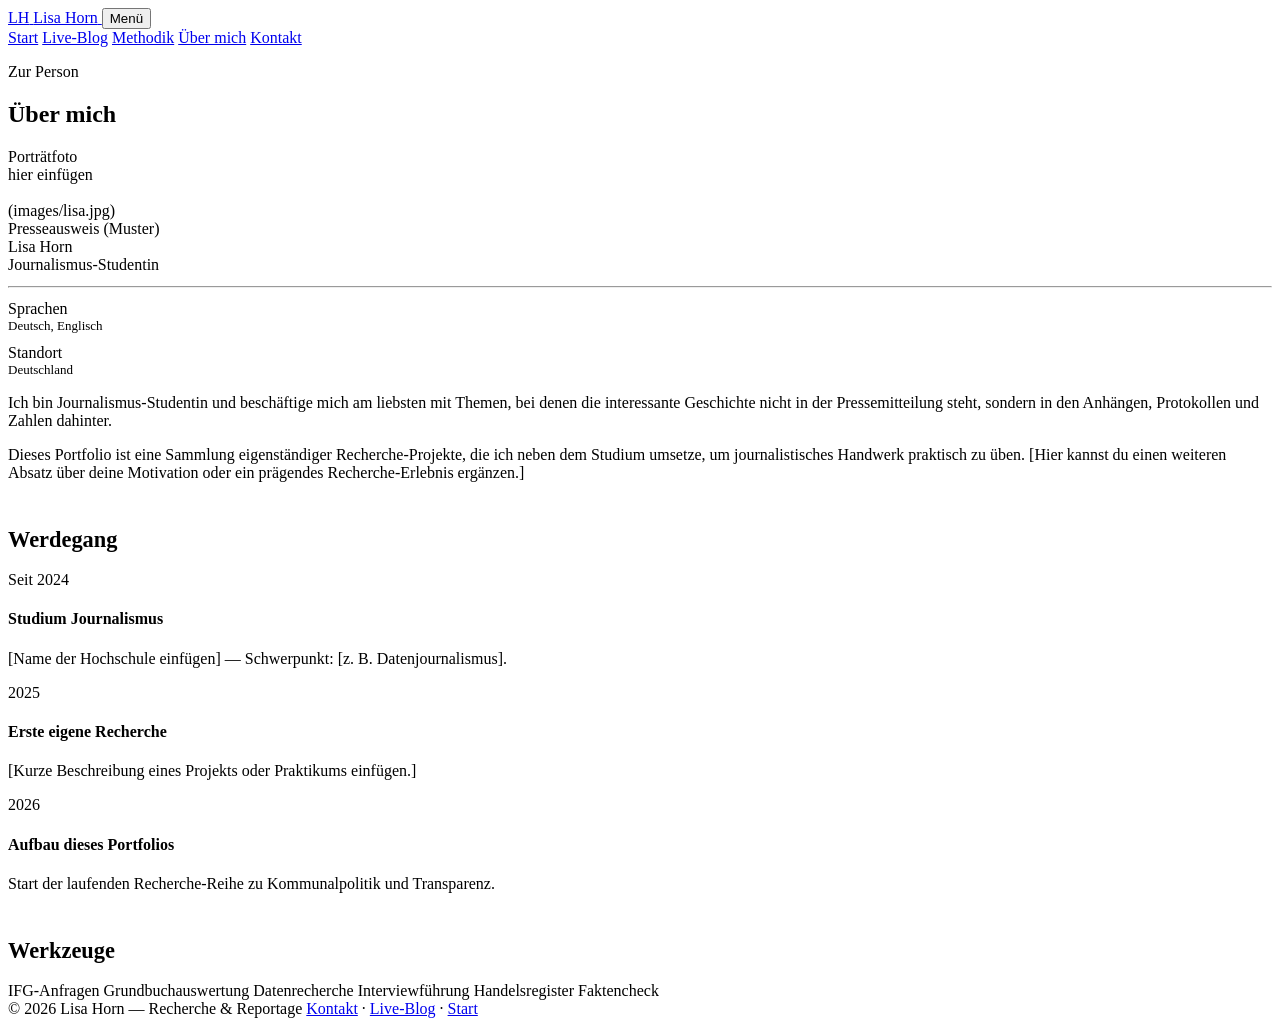
==== ueber-mich.html @ 0ce4a545 "Add files via upload" ====
<!DOCTYPE html>
<html lang="de">
<head>
<meta charset="UTF-8">
<meta name="viewport" content="width=device-width, initial-scale=1.0">
<title>Über mich — Lisa Horn</title>
<meta name="description" content="Über Lisa Horn — Journalismus-Studentin mit Fokus auf investigative Recherche.">
<link rel="preconnect" href="https://fonts.googleapis.com">
<link rel="preconnect" href="https://fonts.gstatic.com" crossorigin>
<link href="https://fonts.googleapis.com/css2?family=Space+Grotesk:wght@400;500;600;700&family=Source+Serif+4:opsz,wght@8..60,400;8..60,500;8..60,600;8..60,700&family=JetBrains+Mono:wght@400;500&display=swap" rel="stylesheet">
<link rel="stylesheet" href="css/style.css">
</head>
<body>

<header class="site-header">
  <div class="wrap">
    <a class="brand" href="index.html">
      <span class="brand-mark"><span>LH</span></span>
      <span class="brand-name">Lisa Horn</span>
    </a>
    <button class="nav-toggle" aria-label="Menü öffnen" aria-expanded="false">Menü</button>
    <nav class="primary-nav">
      <a href="index.html">Start</a>
      <a href="live-blog.html">Live-Blog</a>
      <a href="methodik.html">Methodik</a>
      <a href="ueber-mich.html" aria-current="page">Über mich</a>
      <a href="kontakt.html">Kontakt</a>
    </nav>
  </div>
</header>

<section class="page-header" style="padding-bottom:0;">
  <div class="wrap">
    <p class="eyebrow">Zur Person</p>
    <h1>Über mich</h1>
  </div>
</section>

<section>
  <div class="wrap about-grid">
    <aside class="press-badge">
      <!--
        SO ERSETZT DU DAS PLATZHALTERFOTO DURCH EIN ECHTES:
        1. Foto in den Ordner "images" legen, z.B. images/lisa.jpg
        2. Die Zeile mit class="photo-slot" unten löschen
        3. Stattdessen einfügen:
           <img class="portrait" src="images/lisa.jpg" alt="Porträtfoto von Lisa Horn">
      -->
      <div class="photo-slot">Porträtfoto<br>hier einfügen<br><br>(images/lisa.jpg)</div>
      <div class="badge-line">Presseausweis (Muster)</div>
      <div class="badge-name">Lisa Horn</div>
      <div class="badge-line">Journalismus-Studentin</div>
      <hr class="rule" style="margin:12px 0;">
      <div class="badge-line">Sprachen</div>
      <div style="margin-bottom:10px;font-size:13px;color:var(--charcoal);">Deutsch, Englisch</div>
      <div class="badge-line">Standort</div>
      <div style="font-size:13px;color:var(--charcoal);">Deutschland</div>
    </aside>

    <div>
      <p>Ich bin Journalismus-Studentin und beschäftige mich am liebsten mit Themen, bei denen die interessante Geschichte nicht in der Pressemitteilung steht, sondern in den Anhängen, Protokollen und Zahlen dahinter.</p>
      <p>Dieses Portfolio ist eine Sammlung eigenständiger Recherche-Projekte, die ich neben dem Studium umsetze, um journalistisches Handwerk praktisch zu üben. [Hier kannst du einen weiteren Absatz über deine Motivation oder ein prägendes Recherche-Erlebnis ergänzen.]</p>

      <h2 style="margin-top:2em;font-size:1.4rem;">Werdegang</h2>
      <div class="timeline">
        <div class="timeline-item">
          <div class="timeline-year">Seit 2024</div>
          <h4>Studium Journalismus</h4>
          <p>[Name der Hochschule einfügen] — Schwerpunkt: [z. B. Datenjournalismus].</p>
        </div>
        <div class="timeline-item">
          <div class="timeline-year">2025</div>
          <h4>Erste eigene Recherche</h4>
          <p>[Kurze Beschreibung eines Projekts oder Praktikums einfügen.]</p>
        </div>
        <div class="timeline-item">
          <div class="timeline-year">2026</div>
          <h4>Aufbau dieses Portfolios</h4>
          <p>Start der laufenden Recherche-Reihe zu Kommunalpolitik und Transparenz.</p>
        </div>
      </div>

      <h2 style="margin-top:2em;font-size:1.4rem;">Werkzeuge</h2>
      <div class="skills-list">
        <span class="tag">IFG-Anfragen</span>
        <span class="tag">Grundbuchauswertung</span>
        <span class="tag">Datenrecherche</span>
        <span class="tag">Interviewführung</span>
        <span class="tag">Handelsregister</span>
        <span class="tag">Faktencheck</span>
      </div>
    </div>
  </div>
</section>

<footer class="site-footer">
  <div class="wrap">
    <span>&copy; 2026 Lisa Horn — Recherche &amp; Reportage</span>
    <span><a href="kontakt.html">Kontakt</a> · <a href="live-blog.html">Live-Blog</a> · <a href="index.html">Start</a></span>
  </div>
</footer>

<script src="js/main.js"></script>
</body>
</html>
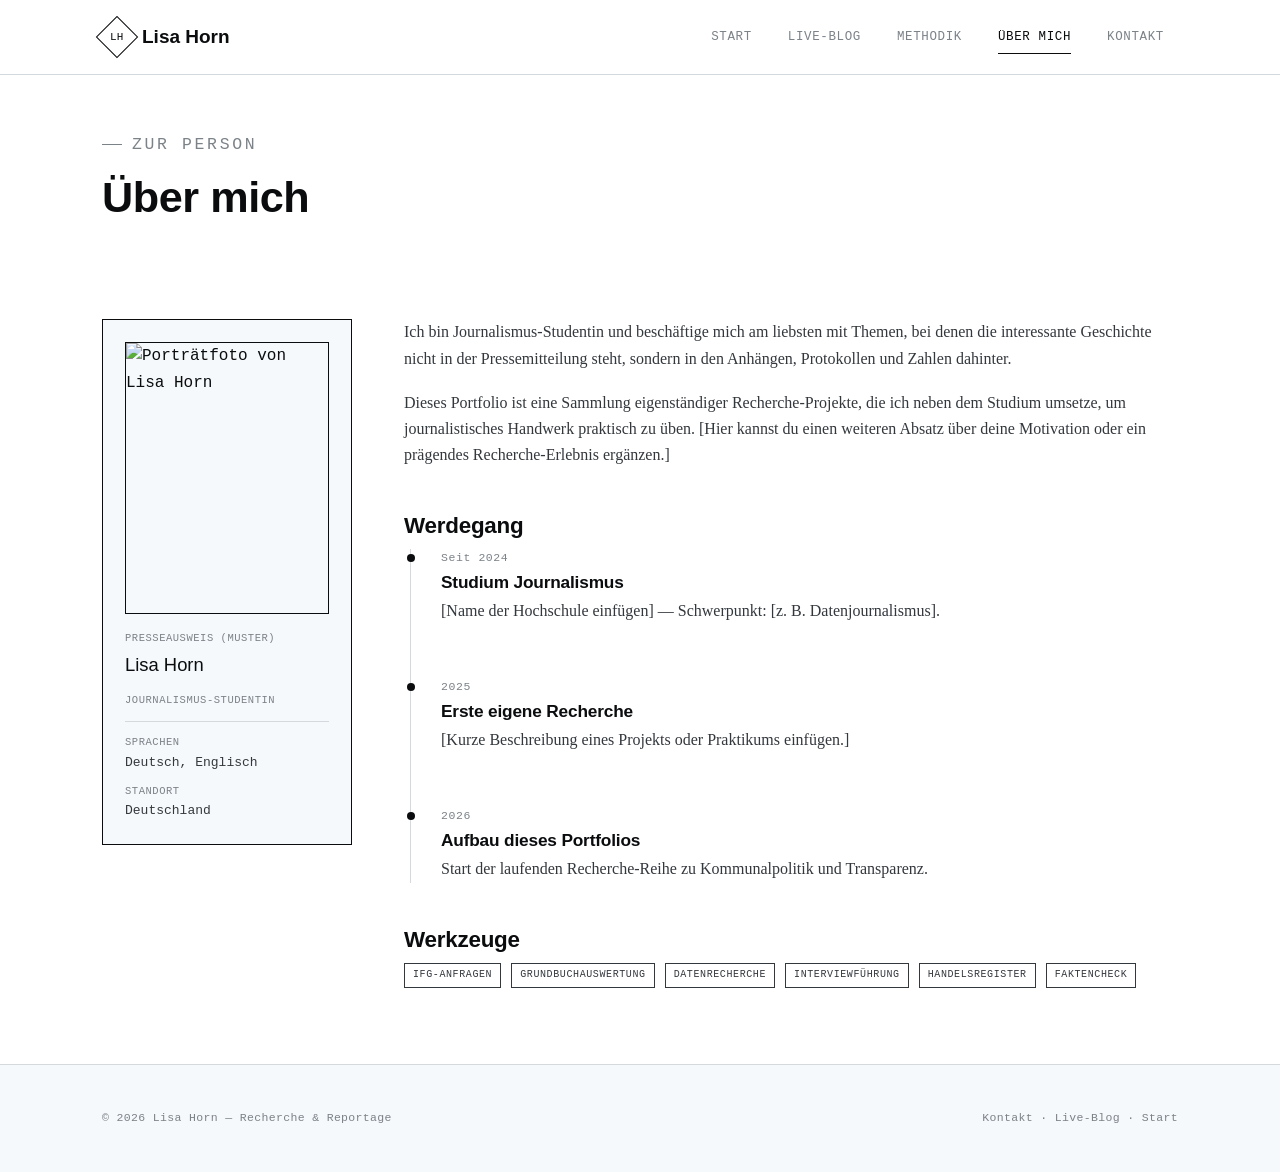
==== commit 4fa107a9: "Update ueber-mich.html" ====
--- a/ueber-mich.html
+++ b/ueber-mich.html
@@ -46,7 +46,7 @@
         3. Stattdessen einfügen:
            <img class="portrait" src="images/lisa.jpg" alt="Porträtfoto von Lisa Horn">
       -->
-      <div class="photo-slot">Porträtfoto<br>hier einfügen<br><br>(images/lisa.jpg)</div>
+      <img class="portrait" src="images/lisa.jpg" alt="Porträtfoto von Lisa Horn">
       <div class="badge-line">Presseausweis (Muster)</div>
       <div class="badge-name">Lisa Horn</div>
       <div class="badge-line">Journalismus-Studentin</div>
--- a/css/style.css
+++ b/css/style.css
@@ -0,0 +1,226 @@
+/* ===========================================================
+   LISA HORN — RECHERCHE & REPORTAGE
+   Design: "Unter der Oberfläche" — Eisberg-Konzept.
+   Streng schwarz/weiß. Kalte geometrische Display-Schrift,
+   warme Serifen-Fließschrift, Mono für Zeitstempel/Daten.
+   =========================================================== */
+
+:root{
+  --white:#ffffff;
+  --ice:#f6f9fb;
+  --fog:#e9edf0;
+  --line:#d3d9dd;
+  --grey:#7b8288;
+  --charcoal:#33383d;
+  --black:#0a0c0e;
+  --font-display:'Space Grotesk',sans-serif;
+  --font-body:'Source Serif 4',Georgia,serif;
+  --font-mono:'JetBrains Mono','Courier New',monospace;
+}
+*{box-sizing:border-box;}
+html{scroll-behavior:smooth;}
+@media (prefers-reduced-motion: reduce){
+  html{scroll-behavior:auto;}
+  *,*::before,*::after{animation-duration:.01ms!important;transition-duration:.01ms!important;}
+}
+body{
+  margin:0;
+  background:var(--white);
+  color:var(--black);
+  font-family:var(--font-body);
+  line-height:1.65;
+  -webkit-font-smoothing:antialiased;
+}
+img{max-width:100%;display:block;}
+a{color:inherit;}
+p{color:var(--charcoal);margin:0 0 1.1em;}
+h1,h2,h3,h4{
+  font-family:var(--font-display);
+  font-weight:600;
+  line-height:1.1;
+  letter-spacing:-0.01em;
+  margin:0 0 .5em;
+}
+.wrap{max-width:1140px;margin:0 auto;padding:0 32px;}
+:focus-visible{outline:2px solid var(--black);outline-offset:3px;}
+
+.eyebrow{
+  font-family:var(--font-mono);
+  font-size:11.5px;
+  letter-spacing:.16em;
+  text-transform:uppercase;
+  color:var(--grey);
+  display:flex;align-items:center;gap:10px;
+  margin-bottom:16px;
+}
+.eyebrow::before{content:"";width:20px;height:1px;background:var(--grey);}
+.eyebrow.on-dark{color:#aeb8bd;}
+.eyebrow.on-dark::before{background:#aeb8bd;}
+
+/* ---------- NAV ---------- */
+header.site-header{
+  position:sticky;top:0;z-index:50;
+  background:rgba(255,255,255,.86);
+  backdrop-filter:blur(10px);
+  -webkit-backdrop-filter:blur(10px);
+  border-bottom:1px solid var(--line);
+}
+header .wrap{display:flex;align-items:center;justify-content:space-between;height:74px;}
+.brand{display:flex;align-items:center;gap:10px;text-decoration:none;}
+.brand-mark{
+  width:30px;height:30px;border:1.5px solid var(--black);
+  display:flex;align-items:center;justify-content:center;
+  font-family:var(--font-mono);font-size:11px;font-weight:500;
+  transform:rotate(45deg);
+}
+.brand-mark span{transform:rotate(-45deg);display:block;}
+.brand-name{font-family:var(--font-display);font-weight:600;font-size:19px;color:var(--black);}
+
+nav.primary-nav{display:flex;align-items:center;gap:8px;}
+nav.primary-nav a{
+  font-family:var(--font-mono);
+  font-size:12.5px;letter-spacing:.05em;text-transform:uppercase;
+  text-decoration:none;
+  color:var(--grey);padding:9px 14px;position:relative;
+}
+nav.primary-nav a:hover{color:var(--black);}
+nav.primary-nav a[aria-current="page"]{color:var(--black);}
+nav.primary-nav a[aria-current="page"]::after{
+  content:"";position:absolute;left:14px;right:14px;bottom:2px;height:1.5px;background:var(--black);
+}
+.nav-toggle{display:none;background:none;border:1px solid var(--black);padding:7px 11px;font-family:var(--font-mono);font-size:11px;cursor:pointer;}
+@media (max-width:880px){
+  nav.primary-nav{position:absolute;top:74px;left:0;right:0;background:var(--white);border-bottom:1px solid var(--line);flex-direction:column;align-items:stretch;padding:6px 32px 18px;display:none;}
+  nav.primary-nav.open{display:flex;}
+  nav.primary-nav a{padding:13px 0;border-bottom:1px dashed var(--line);}
+  nav.primary-nav a[aria-current="page"]::after{display:none;}
+  .nav-toggle{display:block;}
+}
+
+/* ---------- HERO (below the waterline) ---------- */
+.hero{position:relative;background:var(--black);color:var(--white);padding:96px 0 0;overflow:hidden;}
+.hero-grid{display:grid;grid-template-columns:1.3fr 1fr;gap:56px;align-items:end;padding-bottom:120px;position:relative;z-index:2;}
+.hero h1{font-size:clamp(2.6rem,5.2vw,4.3rem);color:var(--white);max-width:14ch;}
+.hero h1 .thin{font-family:var(--font-body);font-weight:400;font-style:italic;display:block;font-size:.5em;letter-spacing:0;color:#c3cad0;margin-top:6px;}
+.hero-lede{font-size:1.14rem;color:#c3cad0;max-width:46ch;}
+.hero-actions{display:flex;gap:14px;flex-wrap:wrap;margin-top:30px;}
+
+.iceberg-card{border:1px solid #2b2f33;background:#101214;padding:26px 26px 22px;font-family:var(--font-mono);font-size:12.5px;color:#aeb8bd;}
+.iceberg-card .row{display:flex;justify-content:space-between;padding:10px 0;border-bottom:1px dashed #24282c;}
+.iceberg-card .row:last-of-type{border-bottom:none;}
+.iceberg-card .row b{color:var(--white);font-weight:500;}
+.waterline-note{margin-top:16px;font-size:11px;color:#7d8489;line-height:1.6;}
+
+.fracture{
+  position:relative;height:64px;background:var(--white);
+  clip-path: polygon(0 100%,0 38%,4% 46%,8% 30%,13% 44%,18% 22%,24% 40%,30% 18%,36% 42%,42% 26%,48% 44%,55% 20%,61% 40%,67% 24%,73% 46%,79% 28%,85% 42%,91% 18%,96% 40%,100% 30%,100% 100%);
+}
+
+/* small variant used on interior page headers (no big hero, just a header bar) */
+.page-header{padding:56px 0 24px;}
+.page-header h1{font-size:clamp(2rem,4vw,2.7rem);max-width:22ch;}
+.page-header p{max-width:62ch;font-size:1.03rem;}
+
+/* ---------- SECTIONS ---------- */
+section{padding:76px 0;}
+.section-head{display:flex;justify-content:space-between;align-items:flex-end;gap:24px;flex-wrap:wrap;margin-bottom:40px;}
+.section-head h2{font-size:clamp(1.7rem,3vw,2.3rem);}
+hr.rule{border:none;border-top:1px solid var(--line);margin:0;}
+
+.btn{
+  display:inline-flex;align-items:center;gap:8px;
+  font-family:var(--font-mono);font-size:12.5px;letter-spacing:.05em;text-transform:uppercase;
+  padding:13px 22px;text-decoration:none;border:1px solid currentColor;cursor:pointer;background:none;
+  transition:background .15s ease,color .15s ease;
+}
+.btn-on-dark{color:var(--white);}
+.btn-on-dark:hover{background:var(--white);color:var(--black);}
+.btn-solid{background:var(--white);color:var(--black);border-color:var(--white);}
+.btn-solid:hover{background:#d9dde0;}
+.btn-dark{color:var(--black);}
+.btn-dark:hover{background:var(--black);color:var(--white);}
+
+/* ---------- CASE / ARTICLE CARDS ---------- */
+.case-grid{display:grid;grid-template-columns:repeat(auto-fill,minmax(300px,1fr));gap:1px;background:var(--line);border:1px solid var(--line);}
+.case-card{background:var(--white);padding:28px 26px 26px;display:flex;flex-direction:column;text-decoration:none;color:var(--black);transition:background .15s ease;}
+.case-card:hover{background:var(--ice);}
+.case-meta{display:flex;justify-content:space-between;align-items:center;font-family:var(--font-mono);font-size:10.5px;color:var(--grey);letter-spacing:.05em;text-transform:uppercase;margin-bottom:16px;}
+.tag{font-family:var(--font-mono);font-size:10px;letter-spacing:.06em;text-transform:uppercase;padding:3px 8px;border:1px solid var(--charcoal);color:var(--charcoal);}
+.tag.status-live{border-color:var(--black);color:var(--black);background:var(--fog);}
+.case-card h3{font-size:1.28rem;margin-bottom:10px;}
+.case-card p{font-size:.95rem;margin-bottom:20px;flex-grow:1;}
+.case-more{font-family:var(--font-mono);font-size:11.5px;text-transform:uppercase;letter-spacing:.05em;display:inline-flex;align-items:center;gap:6px;}
+.case-card:hover .case-more .arrow{transform:translateX(4px);}
+.case-more .arrow{display:inline-block;transition:transform .15s ease;}
+
+/* ---------- LIVE BLOG ---------- */
+.blog-feed{border-top:1px solid var(--line);}
+.blog-entry{display:grid;grid-template-columns:170px 1fr;gap:32px;padding:30px 0;border-bottom:1px solid var(--line);}
+.blog-entry time{font-family:var(--font-mono);font-size:12px;color:var(--grey);letter-spacing:.03em;}
+.blog-entry h3{font-size:1.15rem;margin-bottom:8px;}
+.blog-entry p{font-size:.98rem;margin-bottom:0;}
+.blog-live-dot{display:inline-flex;align-items:center;gap:8px;font-family:var(--font-mono);font-size:11px;text-transform:uppercase;letter-spacing:.08em;color:var(--black);}
+.blog-live-dot::before{content:"";width:7px;height:7px;border-radius:50%;background:var(--black);animation:pulse 1.8s infinite;}
+@keyframes pulse{0%,100%{opacity:1;}50%{opacity:.25;}}
+@media (max-width:640px){.blog-entry{grid-template-columns:1fr;gap:8px;}}
+
+/* ---------- METHODOLOGY ---------- */
+.method-list{counter-reset:step;border-top:1px solid var(--line);}
+.method-item{counter-increment:step;display:grid;grid-template-columns:90px 1fr;gap:28px;padding:34px 0;border-bottom:1px solid var(--line);}
+.method-item::before{content:counter(step,decimal-leading-zero);font-family:var(--font-mono);font-size:14px;color:var(--grey);}
+.method-item h3{font-size:1.25rem;margin-bottom:8px;}
+@media (max-width:640px){.method-item{grid-template-columns:1fr;gap:8px;}}
+
+.principles{display:grid;grid-template-columns:repeat(3,1fr);gap:1px;background:var(--line);border:1px solid var(--line);margin-top:8px;}
+.principle{background:var(--white);padding:26px;}
+.principle .eyebrow{margin-bottom:12px;}
+@media (max-width:760px){.principles{grid-template-columns:1fr;}}
+
+/* ---------- ABOUT ---------- */
+.about-grid{display:grid;grid-template-columns:250px 1fr;gap:52px;align-items:start;}
+.press-badge{border:1px solid var(--black);background:var(--ice);padding:22px;font-family:var(--font-mono);}
+.press-badge img.portrait{width:100%;aspect-ratio:3/4;object-fit:cover;border:1px solid var(--black);margin-bottom:16px;}
+.photo-slot{
+  aspect-ratio:3/4;border:1px dashed var(--grey);
+  background:repeating-linear-gradient(135deg,var(--fog) 0 10px,var(--ice) 10px 20px);
+  display:flex;align-items:center;justify-content:center;text-align:center;
+  font-size:11px;color:var(--grey);padding:14px;margin-bottom:16px;
+}
+.badge-line{font-size:10.5px;color:var(--grey);text-transform:uppercase;letter-spacing:.05em;}
+.badge-name{font-family:var(--font-display);font-size:1.15rem;color:var(--black);margin:2px 0 12px;}
+.timeline{border-left:1px solid var(--line);margin-left:6px;padding-left:30px;}
+.timeline-item{position:relative;padding-bottom:36px;}
+.timeline-item:last-child{padding-bottom:0;}
+.timeline-item::before{content:"";position:absolute;left:-34px;top:5px;width:8px;height:8px;background:var(--black);border-radius:50%;}
+.timeline-year{font-family:var(--font-mono);font-size:11.5px;color:var(--grey);letter-spacing:.05em;}
+.timeline-item h4{margin:5px 0 6px;font-size:1.08rem;}
+.skills-list{display:flex;flex-wrap:wrap;gap:10px;margin-top:10px;}
+
+/* ---------- CONTACT ---------- */
+.contact-grid{display:grid;grid-template-columns:1fr 1fr;gap:60px;}
+.contact-list{list-style:none;margin:0;padding:0;}
+.contact-list li{border-bottom:1px dashed var(--line);padding:17px 0;display:flex;justify-content:space-between;gap:16px;align-items:baseline;}
+.contact-list .label{font-family:var(--font-mono);font-size:11.5px;text-transform:uppercase;color:var(--grey);letter-spacing:.05em;}
+.contact-note{font-family:var(--font-mono);font-size:12px;color:var(--grey);border:1px dashed var(--line);padding:16px;margin-top:24px;}
+@media (max-width:760px){.contact-grid,.about-grid{grid-template-columns:1fr;}.press-badge{max-width:260px;}}
+
+/* ---------- ARTICLE DETAIL (used by artikel-detail.html) ---------- */
+.article-header{padding:56px 0 40px;border-bottom:1px solid var(--line);}
+.article-header h1{font-size:clamp(2rem,4.5vw,3rem);max-width:22ch;}
+.article-dek{font-size:1.1rem;color:var(--charcoal);max-width:62ch;}
+.article-meta-row{display:flex;flex-wrap:wrap;gap:20px;font-family:var(--font-mono);font-size:12px;color:var(--grey);text-transform:uppercase;letter-spacing:.04em;margin-top:24px;padding-top:20px;border-top:1px dashed var(--line);}
+.article-body{max-width:68ch;margin:0 auto;padding:56px 28px;font-size:1.06rem;}
+.article-body p{color:var(--black);margin-bottom:1.3em;}
+.article-body h2{font-size:1.4rem;margin-top:1.8em;}
+.article-body blockquote{margin:2em 0;padding:4px 0 4px 24px;border-left:3px solid var(--black);font-family:var(--font-body);font-size:1.15rem;font-style:italic;color:var(--charcoal);}
+.article-not-found{padding:100px 28px;text-align:center;}
+
+/* ---------- FOOTER ---------- */
+footer.site-footer{border-top:1px solid var(--line);padding:44px 0;background:var(--ice);}
+footer .wrap{display:flex;justify-content:space-between;flex-wrap:wrap;gap:16px;font-family:var(--font-mono);font-size:11.5px;color:var(--grey);letter-spacing:.03em;}
+footer a{text-decoration:none;}
+footer a:hover{color:var(--black);}
+
+.home-teaser-head{display:flex;justify-content:space-between;align-items:flex-end;gap:20px;flex-wrap:wrap;margin-bottom:32px;}
+
+.empty-state{padding:60px 20px;text-align:center;border:1px dashed var(--line);font-family:var(--font-mono);font-size:13px;color:var(--grey);grid-column:1 / -1;}
